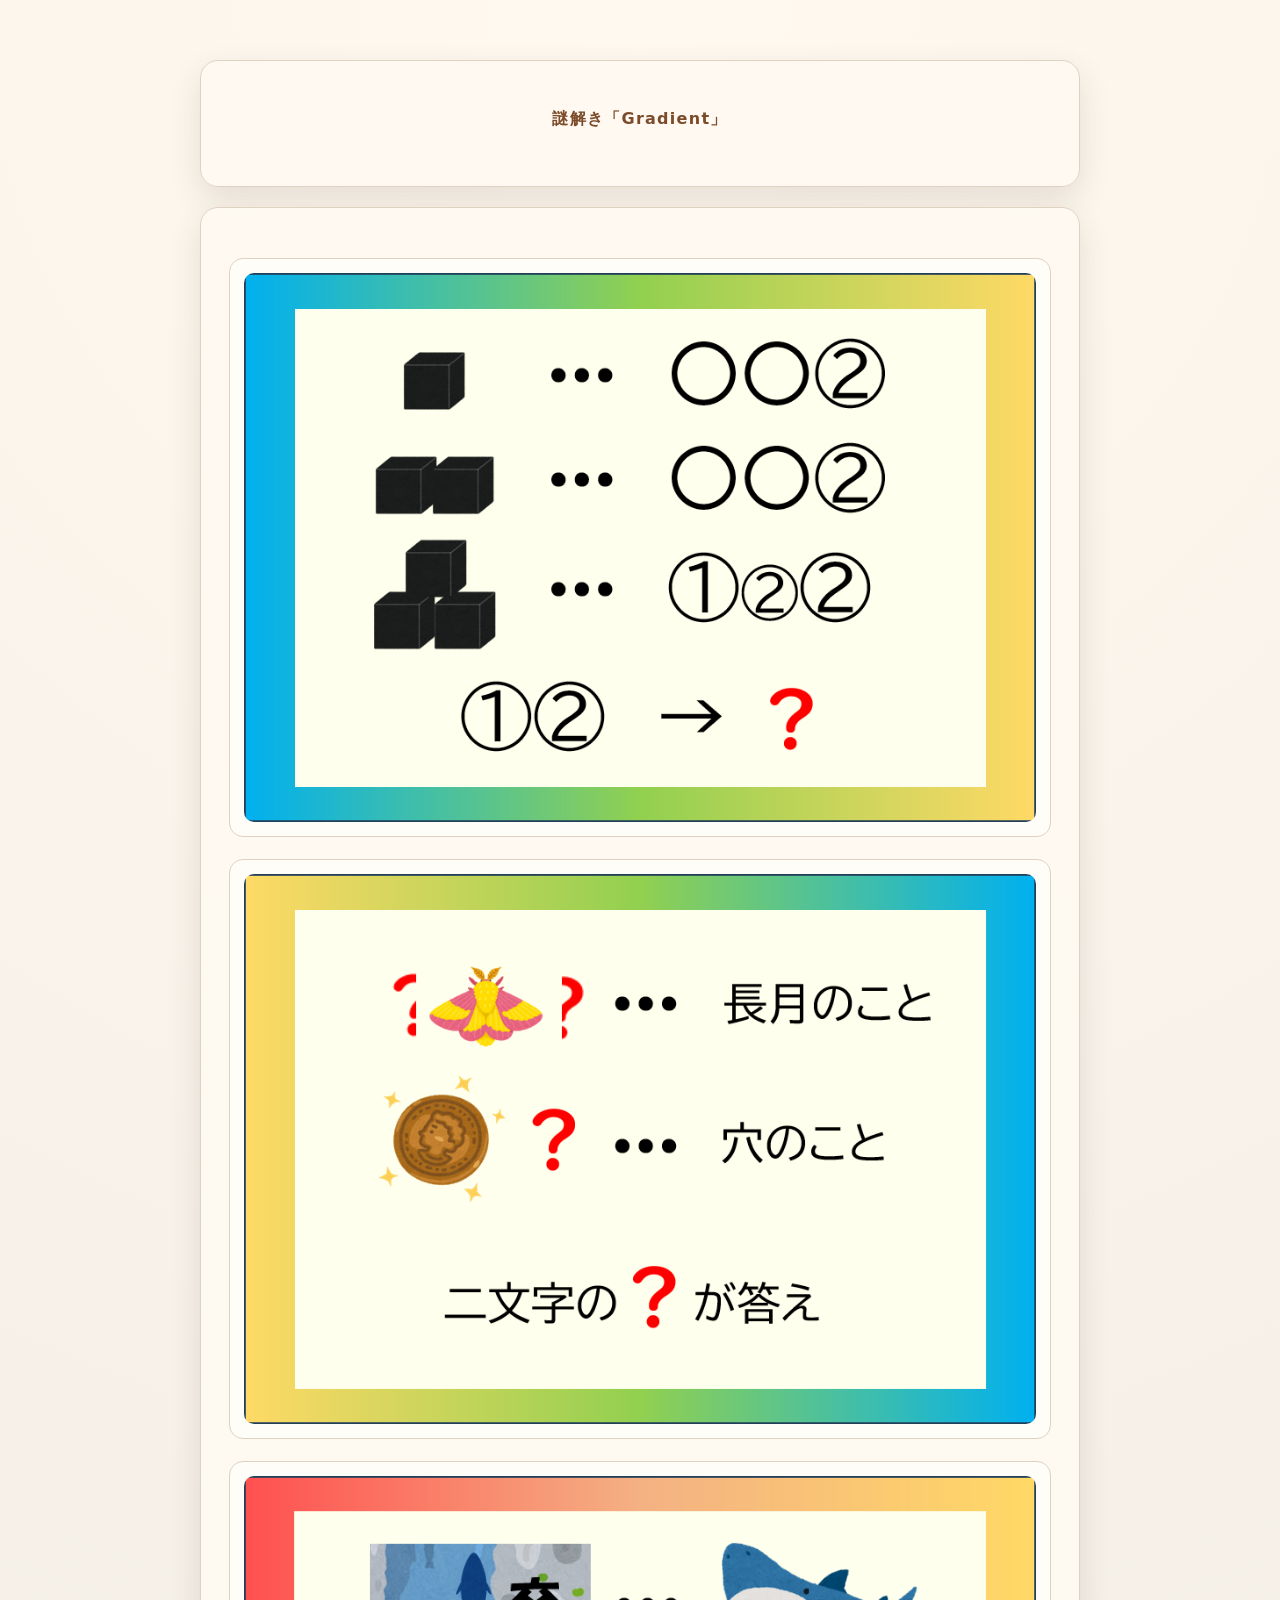
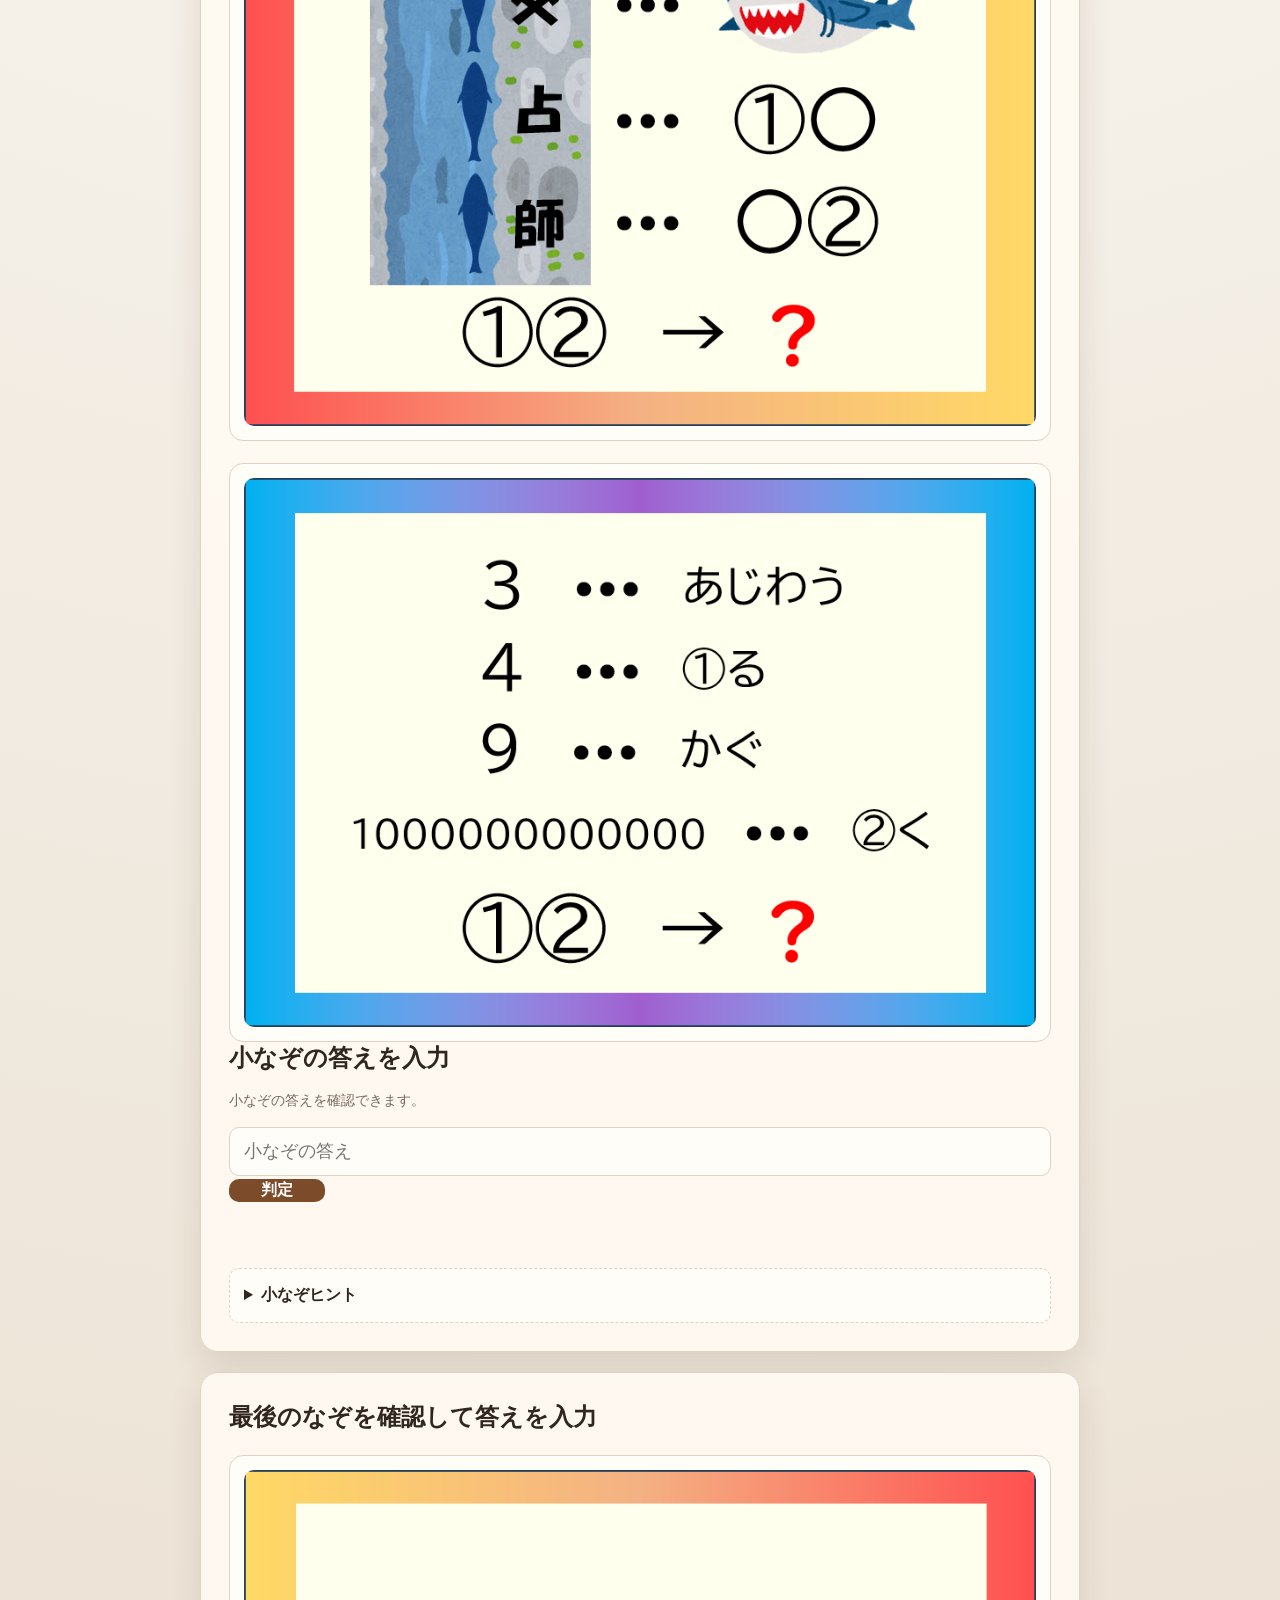
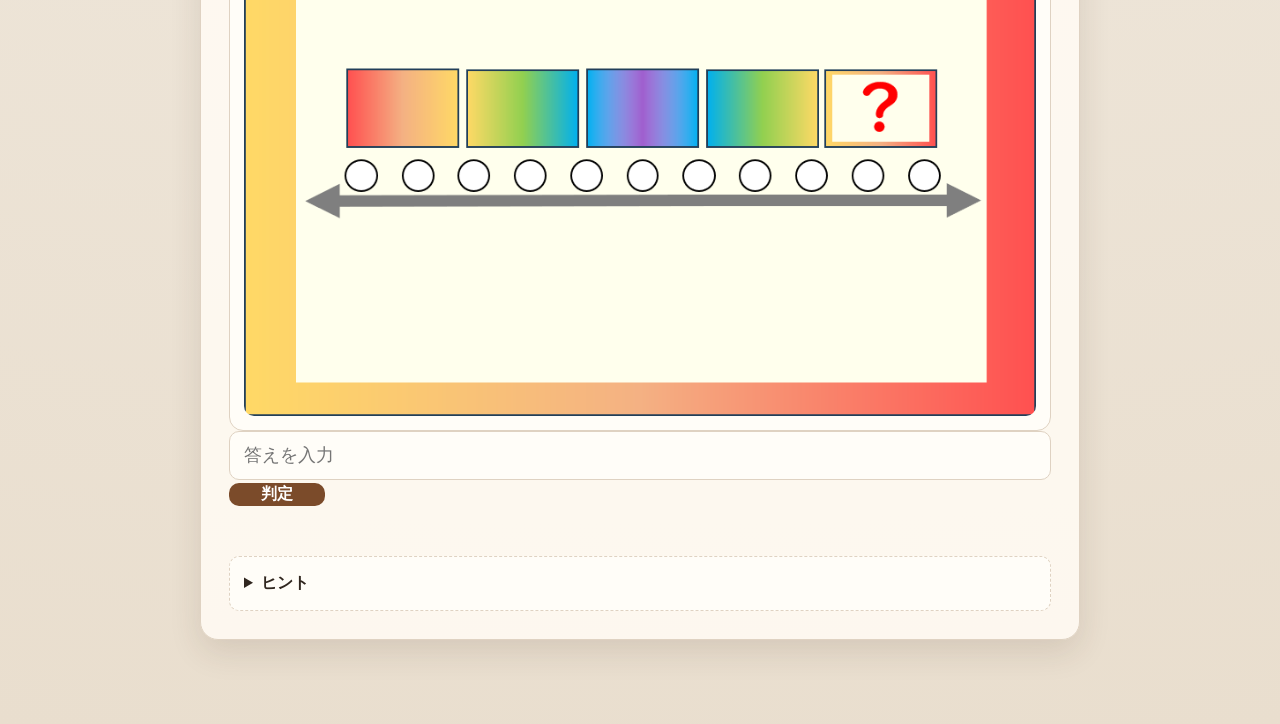
==== gradient/index.html @ d4296ffa "小謎画像追加 タイトル変更" ====
<!doctype html>
<html lang="ja">
<head>
  <meta charset="utf-8" />
  <meta name="viewport" content="width=device-width, initial-scale=1" />
  <title>Gradient</title>
  <link rel="stylesheet" href="style.css" />
</head>
<body>
  <main class="container">
    <section class="card hero">
      <p class="eyebrow">謎解き「Gradient」</p>
    </section>

    <section class="card" id="smallStage">
      <figure class="image-box">
        <img src="images/nazo1.png" alt="こなぞ1" onerror="this.closest('figure').classList.add('image-missing')" />
      </figure>
      <figure class="image-box">
        <img src="images/nazo2.png" alt="こなぞ2" onerror="this.closest('figure').classList.add('image-missing')" />
      </figure>
      <figure class="image-box">
        <img src="images/nazo3.png" alt="こなぞ3" onerror="this.closest('figure').classList.add('image-missing')" />
      </figure>
      <figure class="image-box">
        <img src="images/nazo4.png" alt="こなぞ4" onerror="this.closest('figure').classList.add('image-missing')" />
      </figure>
	  <h2>小なぞの答えを入力</h2>
	  <p class="note">小なぞの答えを確認できます。</p>

	  <div class="answer-box">
	    <input id="miniAnswer" type="text" placeholder="小なぞの答え" />
	    <button onclick="checkMiniAnswer()">判定</button>
	  </div>
	  <p id="miniResult" class="result"></p>
      <details class="hint">
        <summary>小なぞヒント</summary>
        <details class="hint">
        	<summary>ヒント:①</summary>
        	<p>数え方</p>
      	</details>
        <details class="hint">
        	<summary>ヒント:②</summary>
        	<p>長月は旧暦で「くがつ」、あなは「どうくつ」のこと</p>
      	</details>
        <details class="hint">
        	<summary>ヒント:③</summary>
        	<p>サメは漢字で書くと鮫。鮎と鰤の読み方は？検索してみてね。</p>
      	</details>
        <details class="hint">
        	<summary>ヒント:④</summary>
        	<p>味わう、嗅ぐはどちらとも五感にふくまれる。味覚は3、嗅覚は9。では4と兆は？</p>
      	</details>
      </details>
	</section>

    <section class="card" id="stage1">
      <h2>最後のなぞを確認して答えを入力</h2>
      <figure class="image-box">
        <img src="images/last.png" alt="最後のなぞ" onerror="this.closest('figure').classList.add('image-missing')" />
      </figure>
      <div class="answer-box">
        <input id="answer1" type="text" placeholder="答えを入力" />
        <button onclick="checkAnswer()">判定</button>
      </div>
      <div id="result1" class="result"></div>
      <details class="hint">
        <summary>ヒント</summary>
        <details class="hint">
        	<summary>ヒント:①</summary>
        	<p>なぞの枠の色がつながるように、順番にならべて今までの答えをかきだしてみよう</p>
      	</details>
        <details class="hint">
        	<summary>ヒント:②</summary>
        	<p>「ありくつみきみつ？」の順番になるはずだ。両矢印が何を表すかを考えてみよう。</p>
      	</details>
        <details class="hint">
        	<summary>ヒント:③</summary>
        	<p>次の場合も両矢印で示せる</p>
        	<p>しんぶんし</p>
        	<p>←ーーー→</p>
      	</details>
        <details class="hint">
        	<summary>答え</summary>
        	<p>答え全部で回文になっている。両矢印は回文を示唆しているため。回文にするために「ありくつみきみつ？」に入るものは「くりあ」</p>
      	</details>
      </details>
    </section>
  </main>

  <script src="script.js"></script>
</body>
</html>
---- gradient/style.css ----
:root {
  --bg: #f4efe7;
  --card: #fffaf2;
  --ink: #30261f;
  --muted: #76685f;
  --line: #dfd2c2;
  --accent: #7b4b2a;
  --accent-dark: #58351d;
  --ok: #176b45;
  --ng: #a23a30;
}

* { box-sizing: border-box; }

body {
  margin: 0;
  min-height: 100vh;
  background: radial-gradient(circle at top, #fff9ef 0%, var(--bg) 46%, #e9dece 100%);
  color: var(--ink);
  font-family: system-ui, -apple-system, BlinkMacSystemFont, "Hiragino Sans", "Yu Gothic", sans-serif;
  line-height: 1.8;
}

.container {
  width: min(880px, calc(100% - 32px));
  margin: 0 auto;
  padding: 40px 0 64px;
}

.card {
  background: rgba(255,250,242,0.92);
  border: 1px solid var(--line);
  border-radius: 18px;
  padding: 28px;
  margin: 20px 0;
  box-shadow: 0 12px 32px rgba(67, 45, 26, 0.12);
}

.hero {
  text-align: center;
  padding: 44px 28px;
}

.eyebrow {
  margin: 0 0 8px;
  color: var(--accent);
  font-weight: 700;
  letter-spacing: .08em;
}

h1, h2 {
  line-height: 1.35;
  margin: 0 0 14px;
}

h1 {
  font-size: clamp(32px, 8vw, 52px);
  letter-spacing: .08em;
}

h2 { font-size: 24px; }

.note, figcaption {
  color: var(--muted);
  font-size: 14px;
}

.answer-row {
  display: flex;
  gap: 10px;
  margin-top: 16px;
}

input {
  width: 100%;
  padding: 13px 14px;
  font-size: 18px;
  border: 1px solid var(--line);
  border-radius: 10px;
  background: #fffdf8;
}

button {
  min-width: 96px;
  border: none;
  border-radius: 10px;
  background: var(--accent);
  color: white;
  font-weight: 700;
  font-size: 16px;
  cursor: pointer;
}

button:hover { background: var(--accent-dark); }

.result {
  min-height: 1.8em;
  font-weight: 700;
}

.result.ok { color: var(--ok); }
.result.ng { color: var(--ng); }

.hint {
  margin-top: 18px;
  padding: 12px 14px;
  border: 1px dashed var(--line);
  border-radius: 10px;
  background: #fffdf8;
}

.hint summary { cursor: pointer; font-weight: 700; }

.message, .letter {
  background: #fffdf8;
  border-left: 5px solid var(--accent);
  padding: 18px 20px;
  border-radius: 10px;
}

.letter {
  font-family: "Yu Mincho", "Hiragino Mincho ProN", serif;
}

.signature { text-align: right; }

.image-box {
  margin: 22px 0 0;
  padding: 14px;
  border: 1px solid var(--line);
  border-radius: 14px;
  background: #fffdf8;
}

.image-box img {
  display: block;
  max-width: 100%;
  border-radius: 10px;
}

.image-missing::before {
  content: "画像未配置：images/letter_2008.jpg を追加してください";
  display: block;
  padding: 36px 16px;
  text-align: center;
  border: 1px dashed var(--line);
  border-radius: 10px;
  color: var(--muted);
}

.image-missing img { display: none; }

.hidden { display: none; }

@media (max-width: 640px) {
  .container { width: min(100% - 20px, 880px); padding-top: 18px; }
  .card { padding: 20px; border-radius: 14px; }
  .answer-row { flex-direction: column; }
  button { min-height: 48px; }
}

.small-grid {
  display: grid;
  grid-template-columns: repeat(2, minmax(0, 1fr));
  gap: 16px;
  margin: 18px 0;
}

.small-answer {
  padding: 14px;
  border: 1px solid var(--line);
  border-radius: 12px;
  background: #fffdf8;
}

.small-answer label {
  display: block;
  font-weight: 700;
  margin-bottom: 6px;
}

.end-title {
  text-align: center;
  margin: 28px 0 0;
  padding: 32px 20px;
  border-radius: 18px;
  background: rgba(255,250,242,0.94);
  border: 1px solid var(--line);
  box-shadow: 0 12px 32px rgba(67, 45, 26, 0.12);
  color: var(--accent-dark);
  font-weight: 800;
  letter-spacing: .08em;
}

.end-title p:first-child {
  font-size: clamp(32px, 8vw, 56px);
  margin: 0 0 8px;
}

.end-title p:last-child {
  margin: 0;
}

@media (max-width: 640px) {
  .small-grid { grid-template-columns: 1fr; }
}

.clear-box {
  margin-top: 24px;
  padding: 28px 20px;
  border: 2px solid #8b6f47;
  border-radius: 18px;
  background: linear-gradient(135deg, #fff8e8, #f1dfbd);
  text-align: center;
  box-shadow: 0 10px 24px rgba(80, 55, 25, 0.18);
}

.clear-title {
  font-size: 42px;
  font-weight: 800;
  letter-spacing: 0.14em;
  color: #6b4b24;
}

.clear-message {
  margin-top: 14px;
  font-size: 16px;
  line-height: 1.8;
  color: #4a3828;
}

.thanks {
  margin-top: 18px;
  font-size: 14px;
  letter-spacing: 0.18em;
  color: #9a7a45;
}
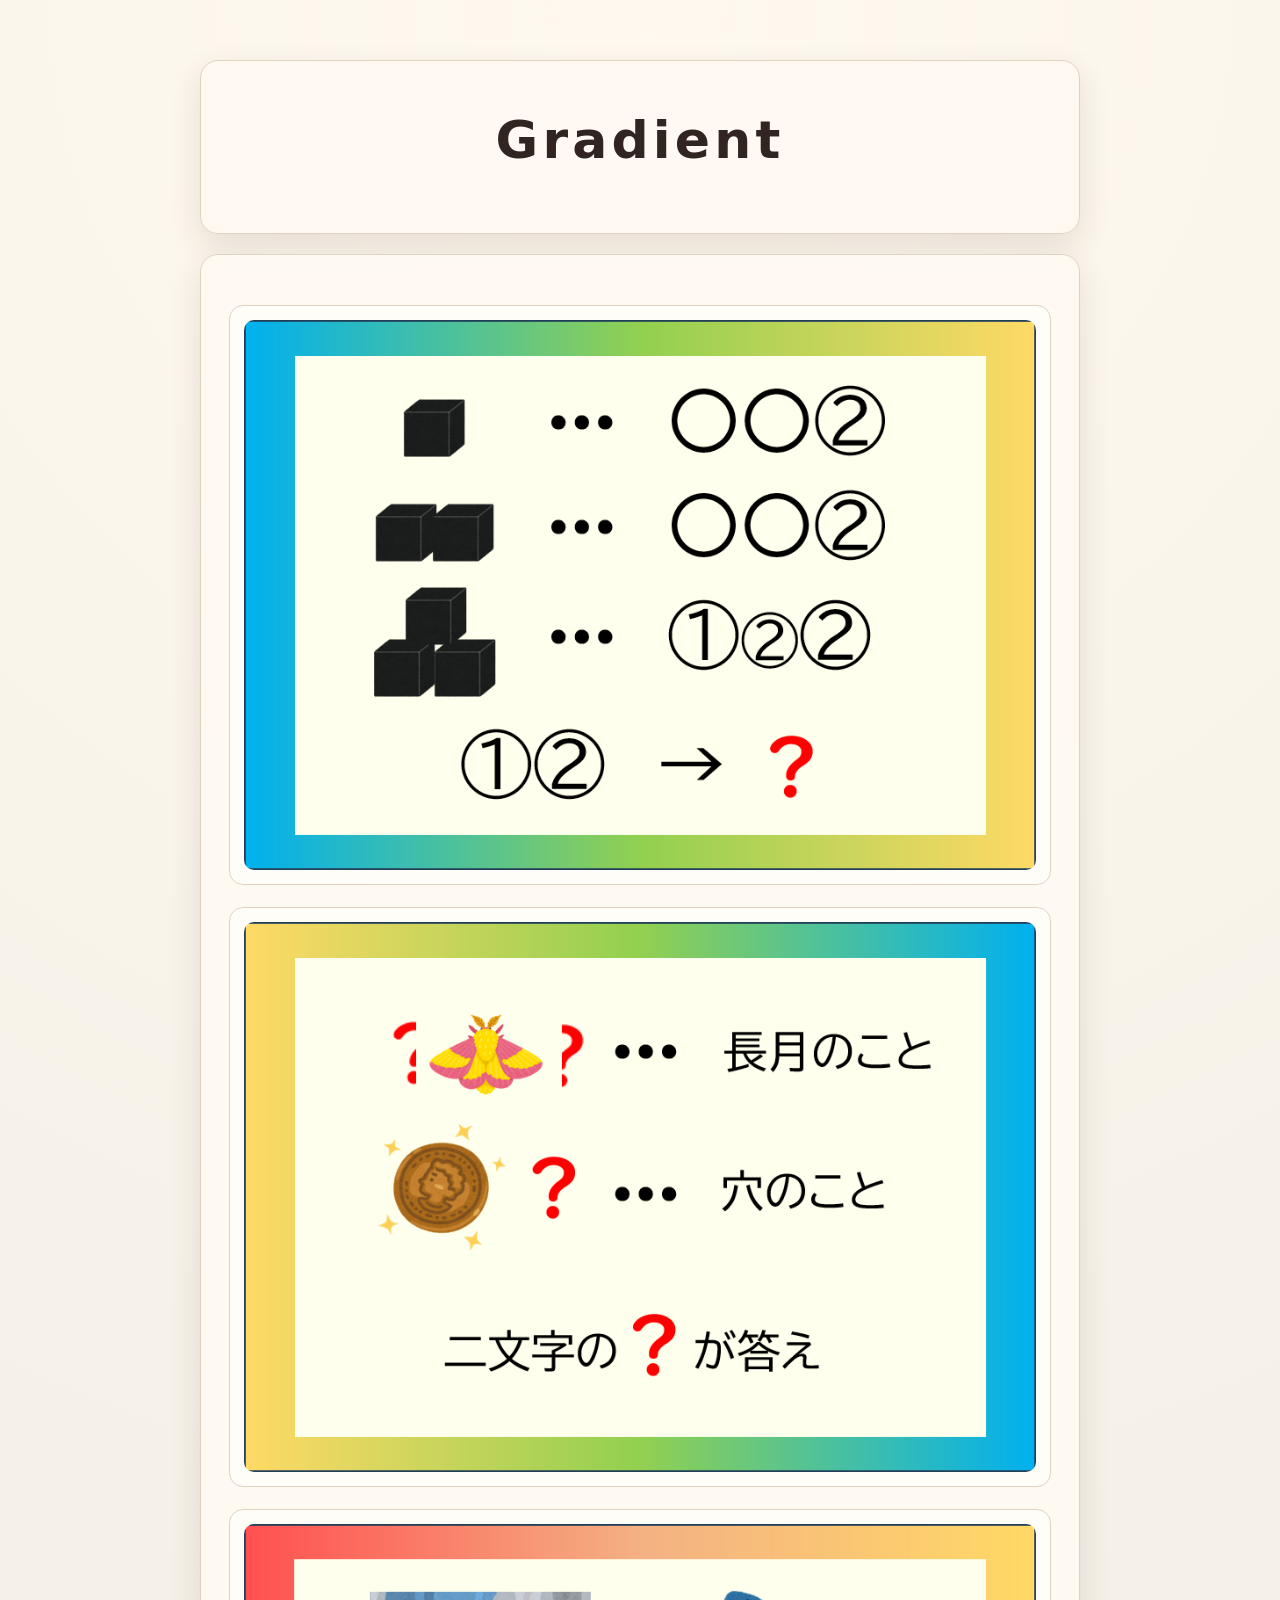
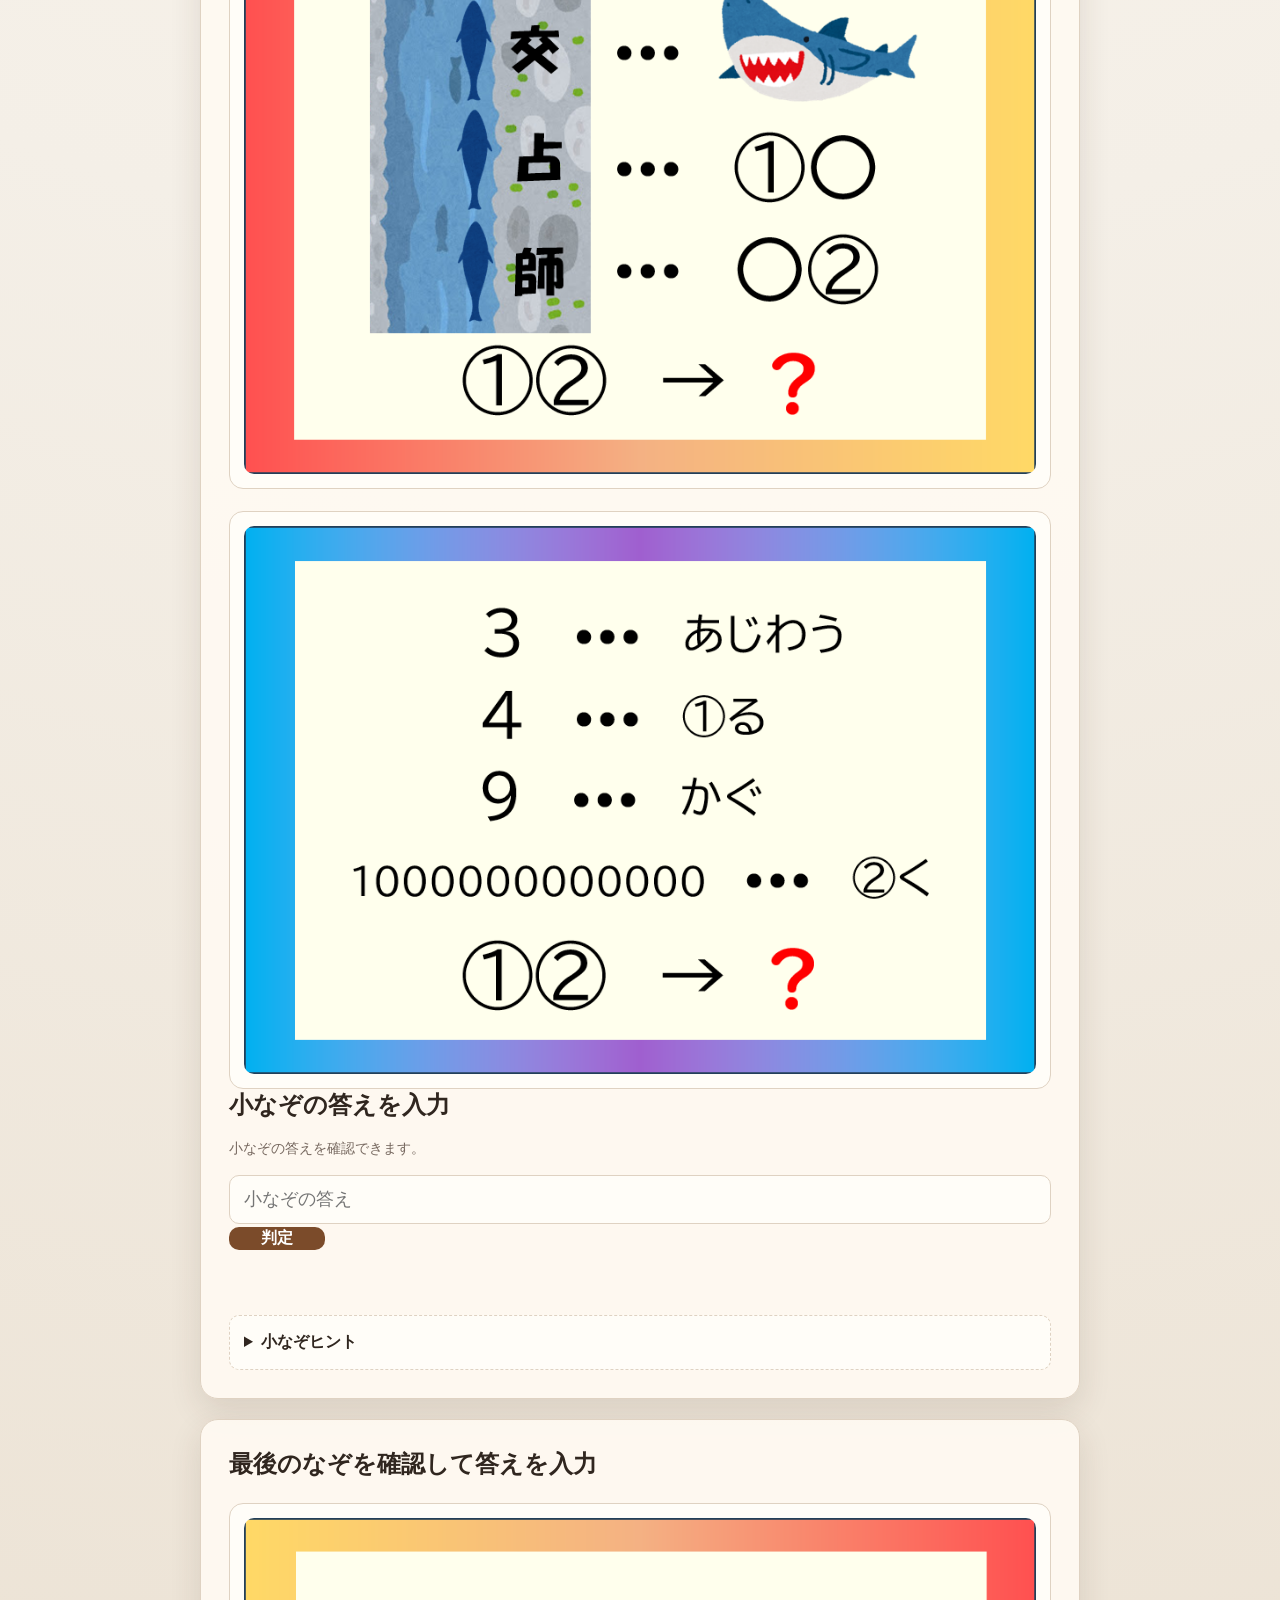
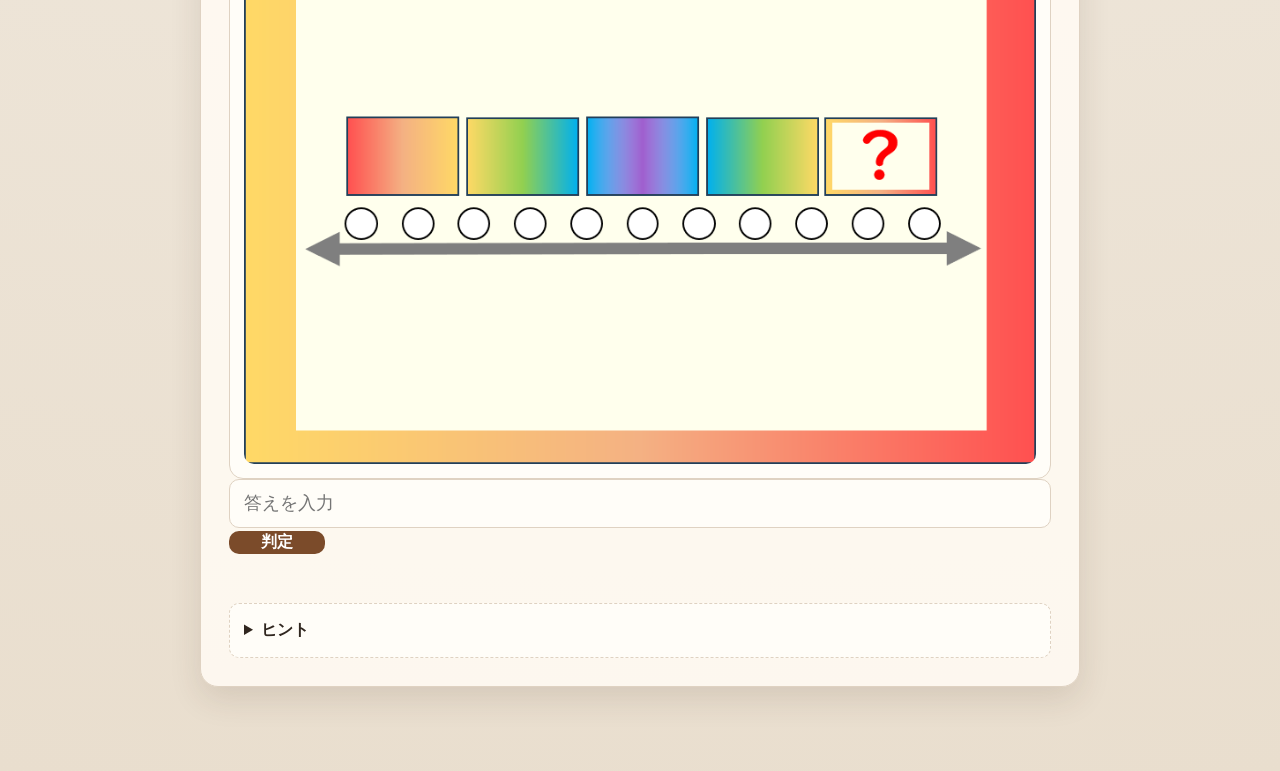
==== commit e93cdd3a: "タイトル表示修正" ====
--- a/gradient/index.html
+++ b/gradient/index.html
@@ -9,7 +9,7 @@
 <body>
   <main class="container">
     <section class="card hero">
-      <p class="eyebrow">謎解き「Gradient」</p>
+      <h1>Gradient</h1>
     </section>
 
     <section class="card" id="smallStage">
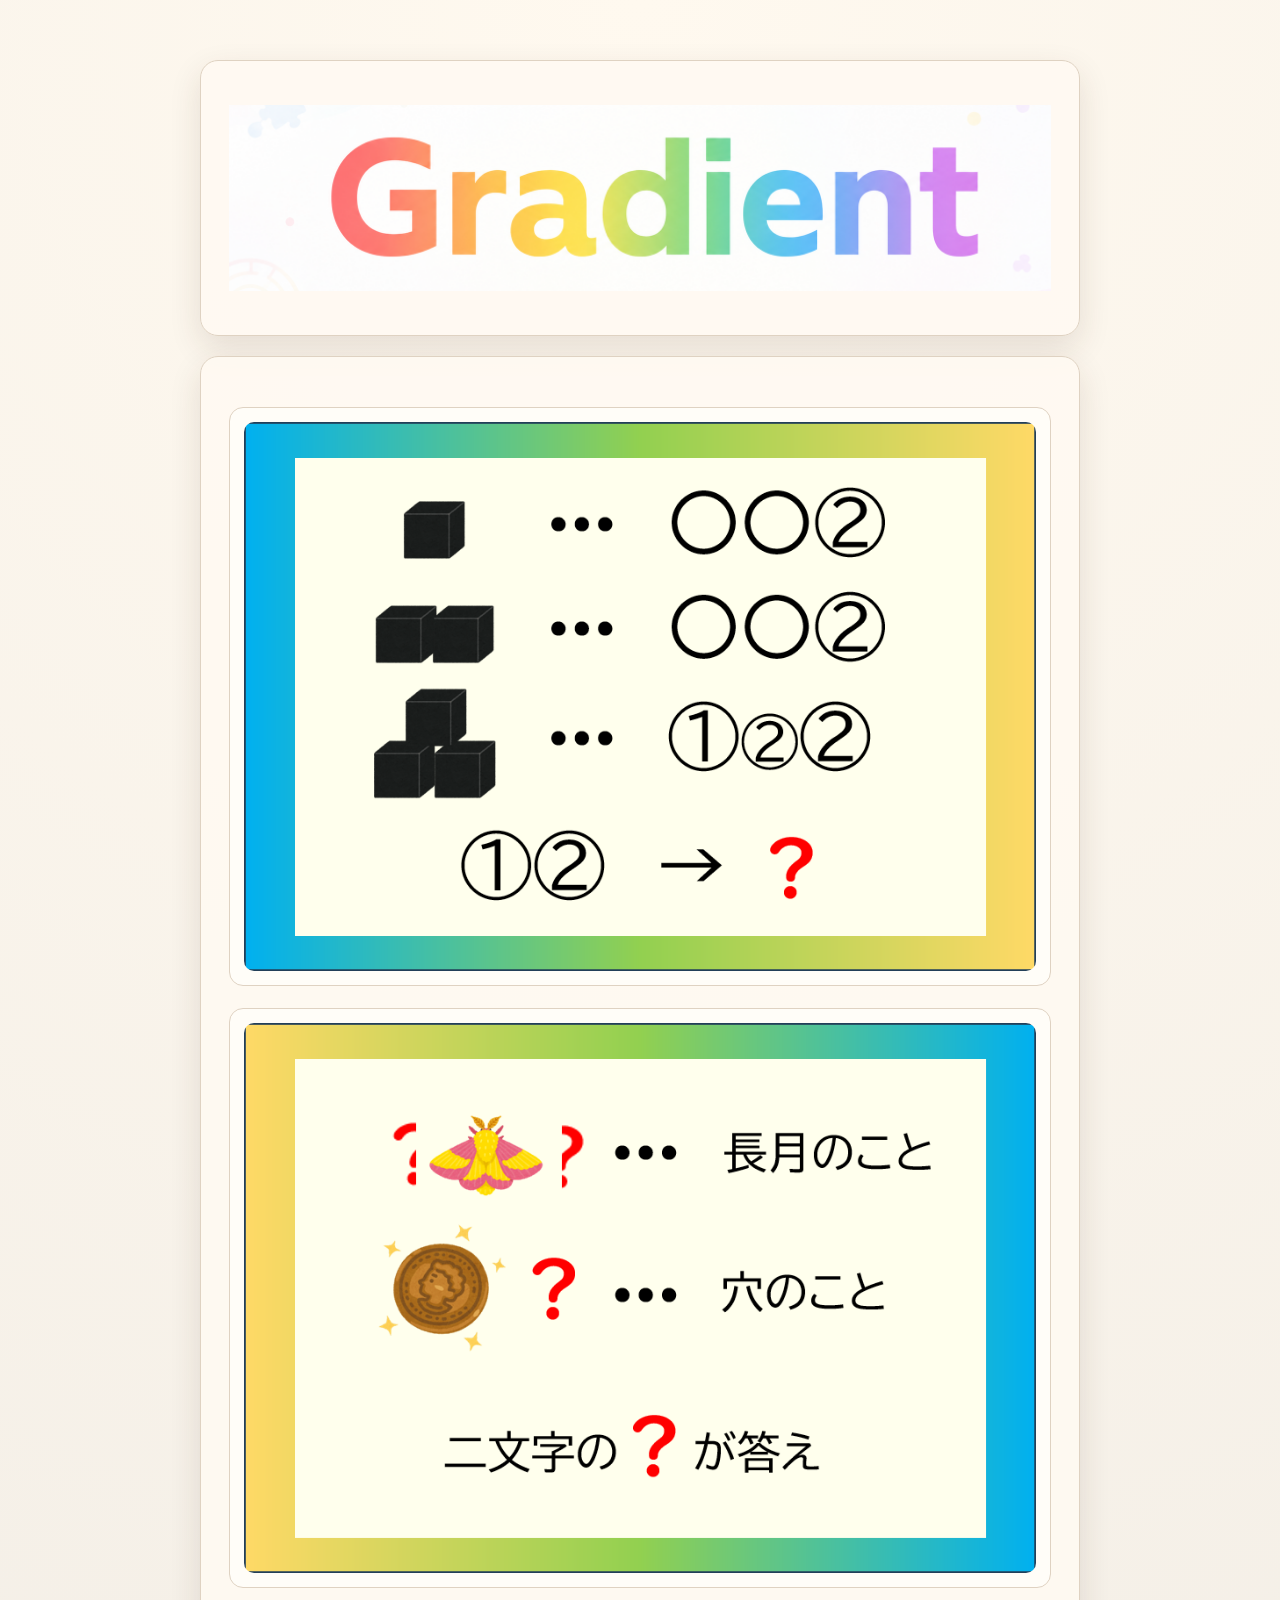
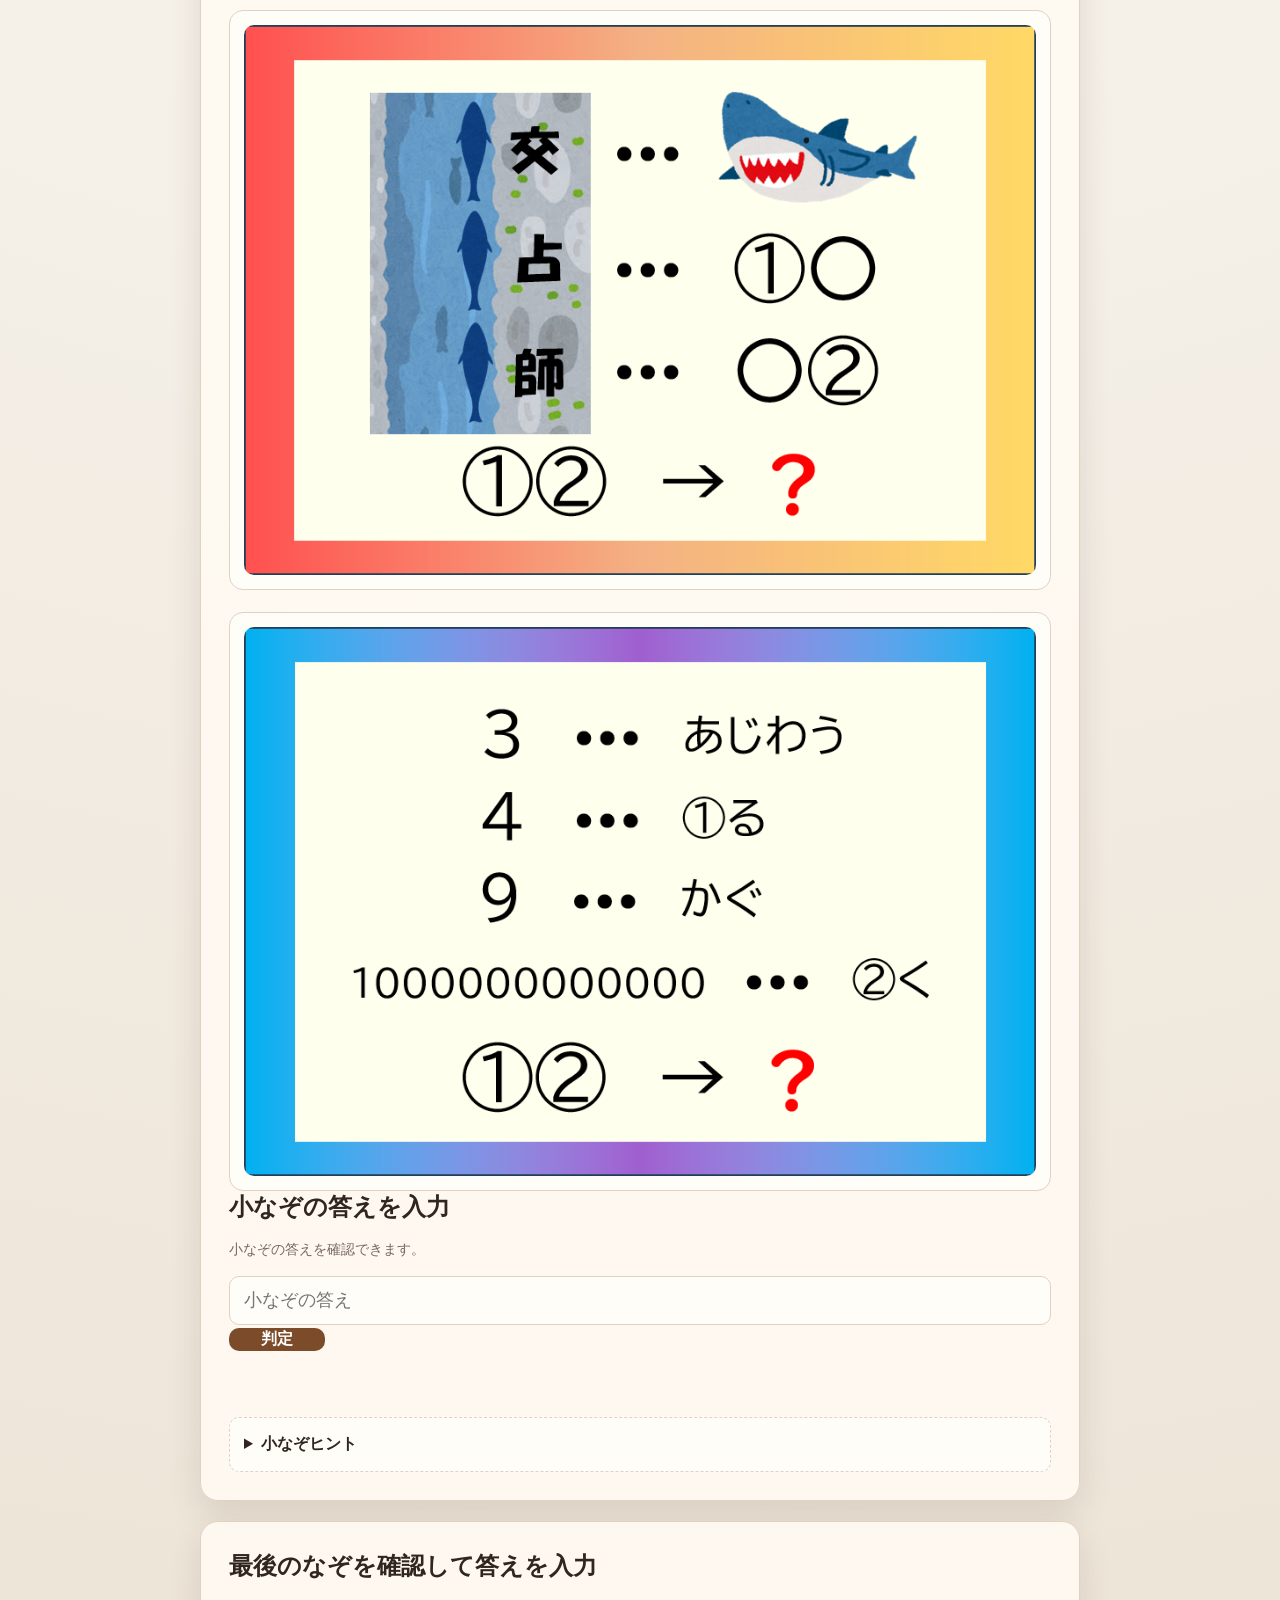
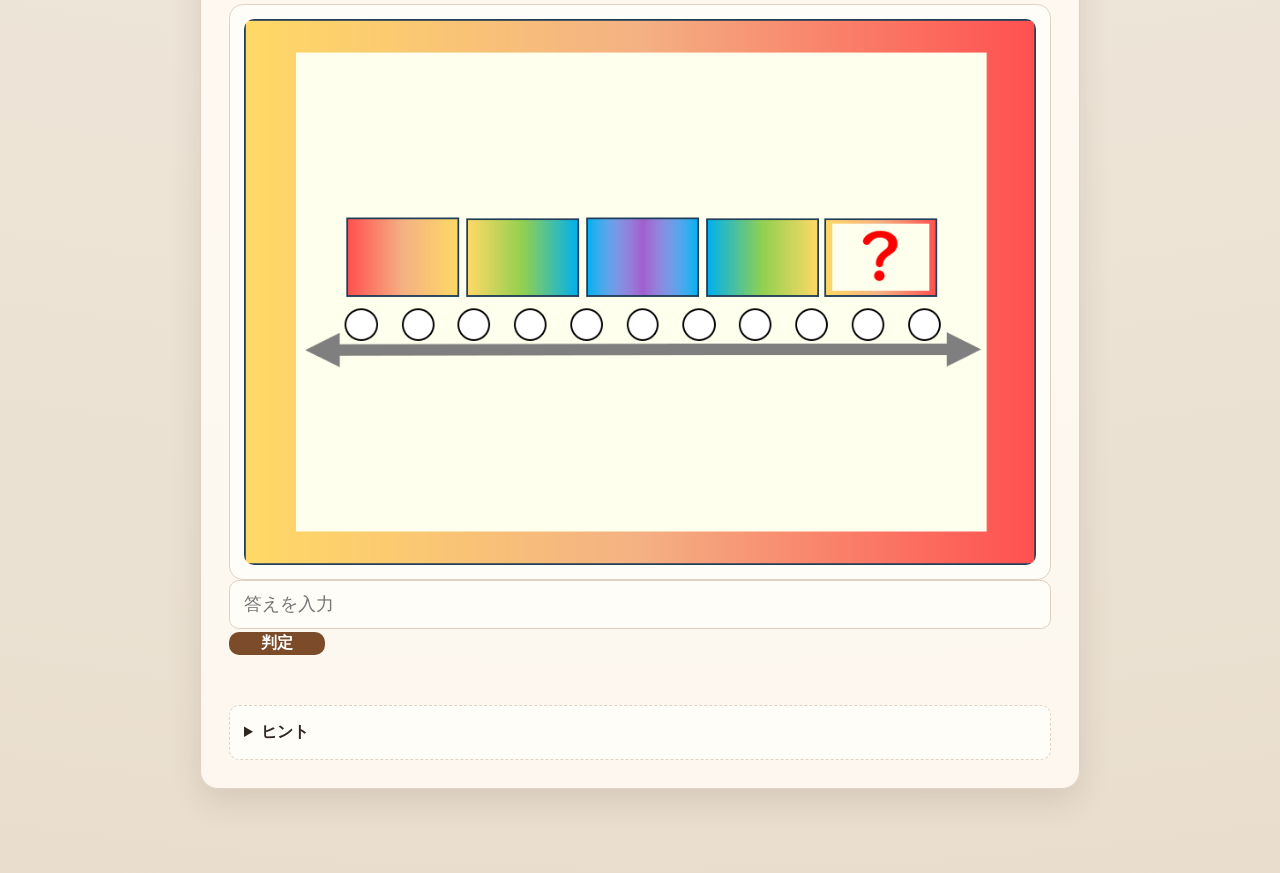
==== commit c1d4201e: "バナー追加" ====
--- a/gradient/index.html
+++ b/gradient/index.html
@@ -9,9 +9,12 @@
 <body>
   <main class="container">
     <section class="card hero">
-      <h1>Gradient</h1>
-    </section>
-
+	  <img
+	    src="images/banner.png"
+	    alt="Gradient"
+	    class="title-banner"
+	  >
+	</section>
     <section class="card" id="smallStage">
       <figure class="image-box">
         <img src="images/nazo1.png" alt="こなぞ1" onerror="this.closest('figure').classList.add('image-missing')" />
--- a/gradient/style.css
+++ b/gradient/style.css
@@ -234,4 +234,13 @@
   font-size: 14px;
   letter-spacing: 0.18em;
   color: #9a7a45;
+}
+.title-banner {
+  display: block;
+  width: 100%;
+  max-width: 900px;
+  height: auto;
+
+  margin: 0 auto;
+  object-fit: contain;
 }
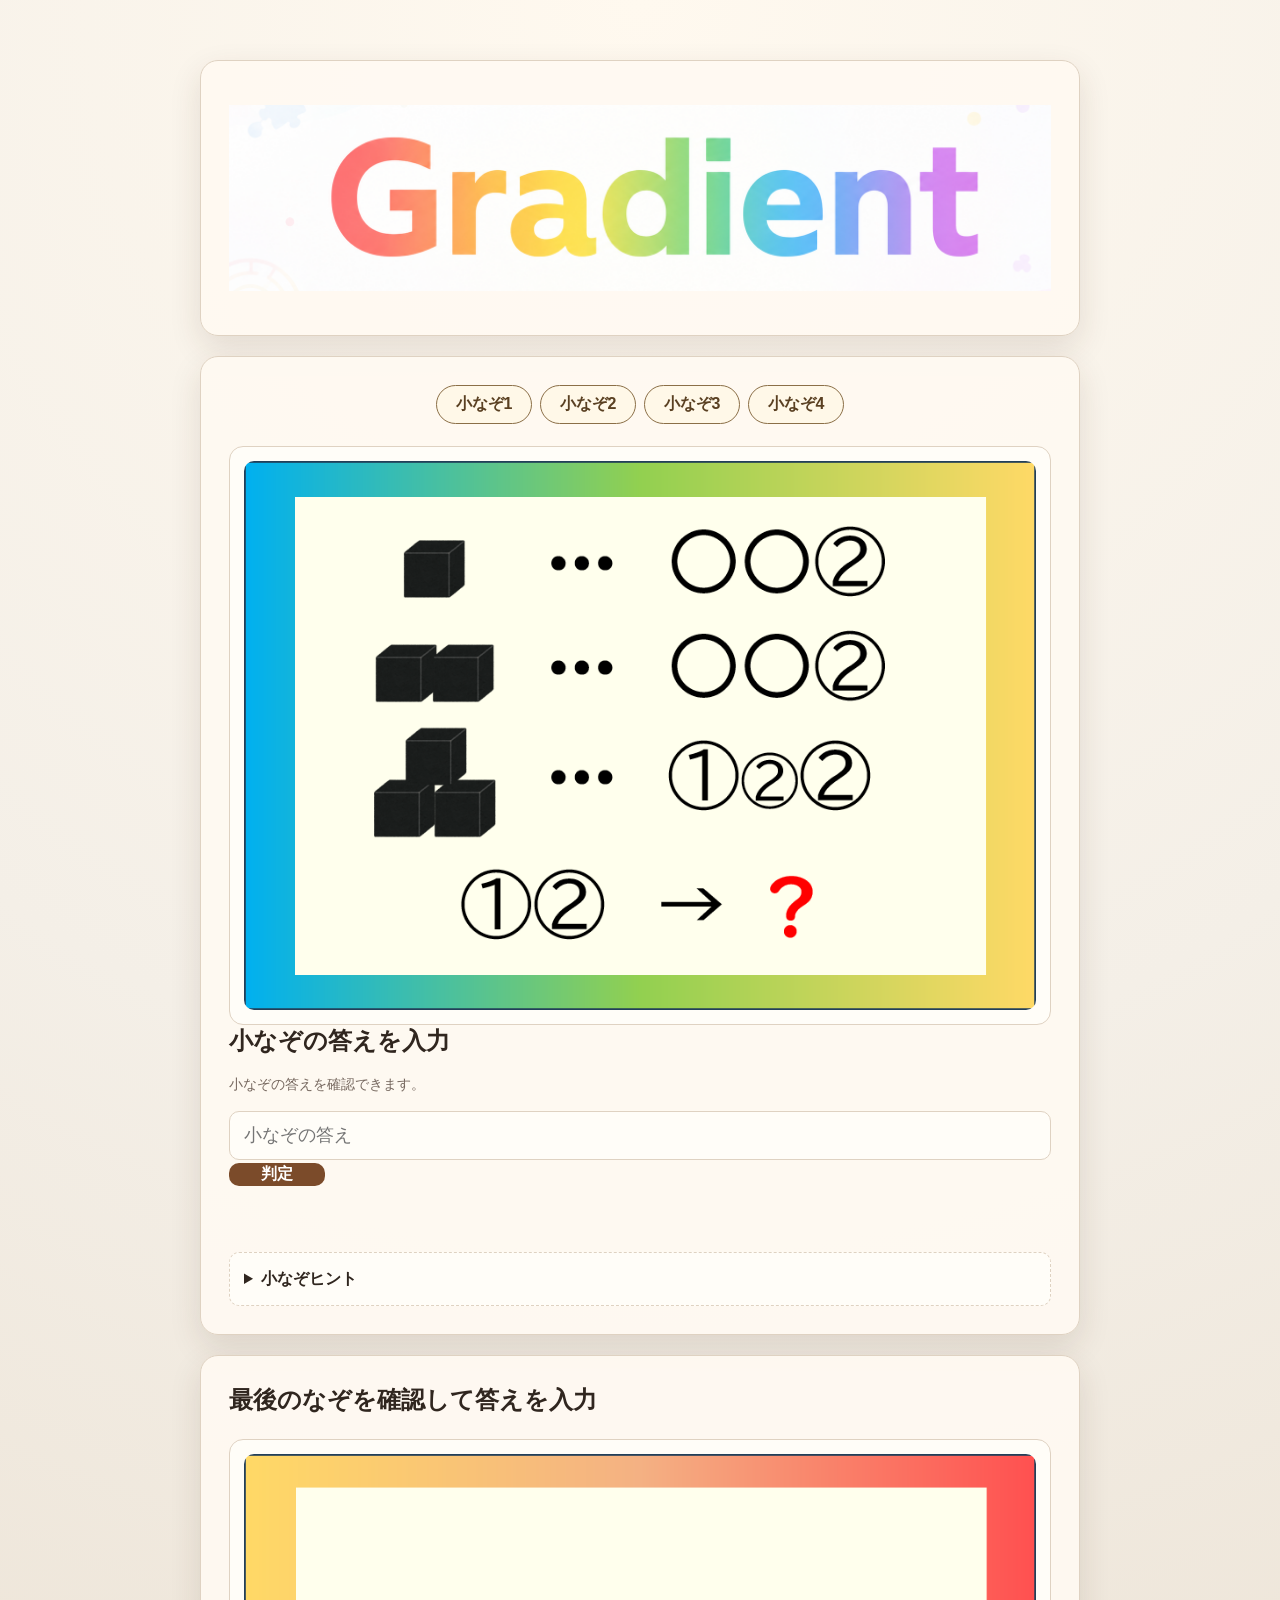
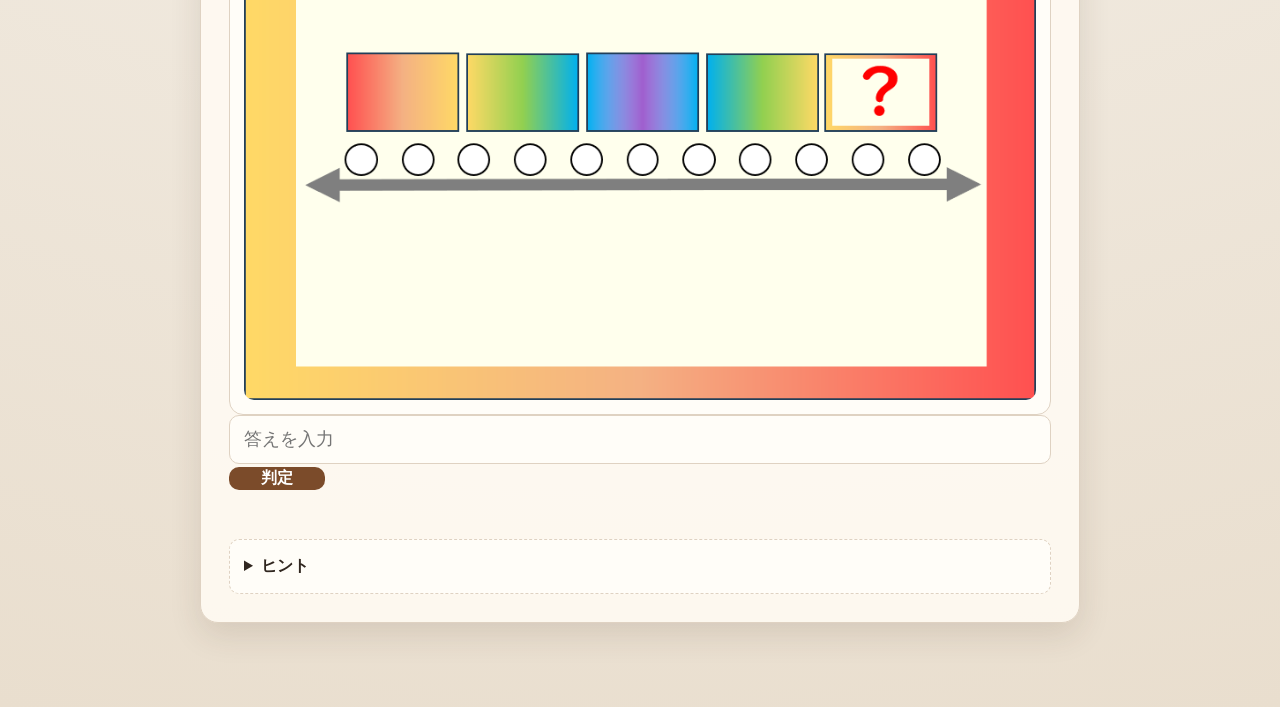
==== commit 8f42677c: "こなぞ切り替え" ====
--- a/gradient/index.html
+++ b/gradient/index.html
@@ -16,18 +16,23 @@
 	  >
 	</section>
     <section class="card" id="smallStage">
-      <figure class="image-box">
-        <img src="images/nazo1.png" alt="こなぞ1" onerror="this.closest('figure').classList.add('image-missing')" />
-      </figure>
-      <figure class="image-box">
-        <img src="images/nazo2.png" alt="こなぞ2" onerror="this.closest('figure').classList.add('image-missing')" />
-      </figure>
-      <figure class="image-box">
-        <img src="images/nazo3.png" alt="こなぞ3" onerror="this.closest('figure').classList.add('image-missing')" />
-      </figure>
-      <figure class="image-box">
-        <img src="images/nazo4.png" alt="こなぞ4" onerror="this.closest('figure').classList.add('image-missing')" />
-      </figure>
+      <div class="nazo-switcher">
+		  <div class="nazo-buttons">
+		    <button onclick="showNazo(1)">小なぞ1</button>
+		    <button onclick="showNazo(2)">小なぞ2</button>
+		    <button onclick="showNazo(3)">小なぞ3</button>
+		    <button onclick="showNazo(4)">小なぞ4</button>
+		  </div>
+
+		  <figure class="image-box">
+		    <img
+		      id="nazoImage"
+		      src="images/nazo1.png"
+		      alt="こなぞ1"
+		      onerror="this.closest('figure').classList.add('image-missing')"
+		    />
+		  </figure>
+		</div>
 	  <h2>小なぞの答えを入力</h2>
 	  <p class="note">小なぞの答えを確認できます。</p>
 
--- a/gradient/style.css
+++ b/gradient/style.css
@@ -243,4 +243,24 @@
 
   margin: 0 auto;
   object-fit: contain;
+}
+.nazo-buttons {
+  display: flex;
+  gap: 8px;
+  flex-wrap: wrap;
+  justify-content: center;
+  margin-bottom: 16px;
+}
+
+.nazo-buttons button {
+  padding: 8px 14px;
+  border-radius: 999px;
+  border: 1px solid #8b6f47;
+  background: #fff8e8;
+  color: #5a4022;
+  cursor: pointer;
+}
+
+.nazo-buttons button:hover {
+  background: #f1dfbd;
 }
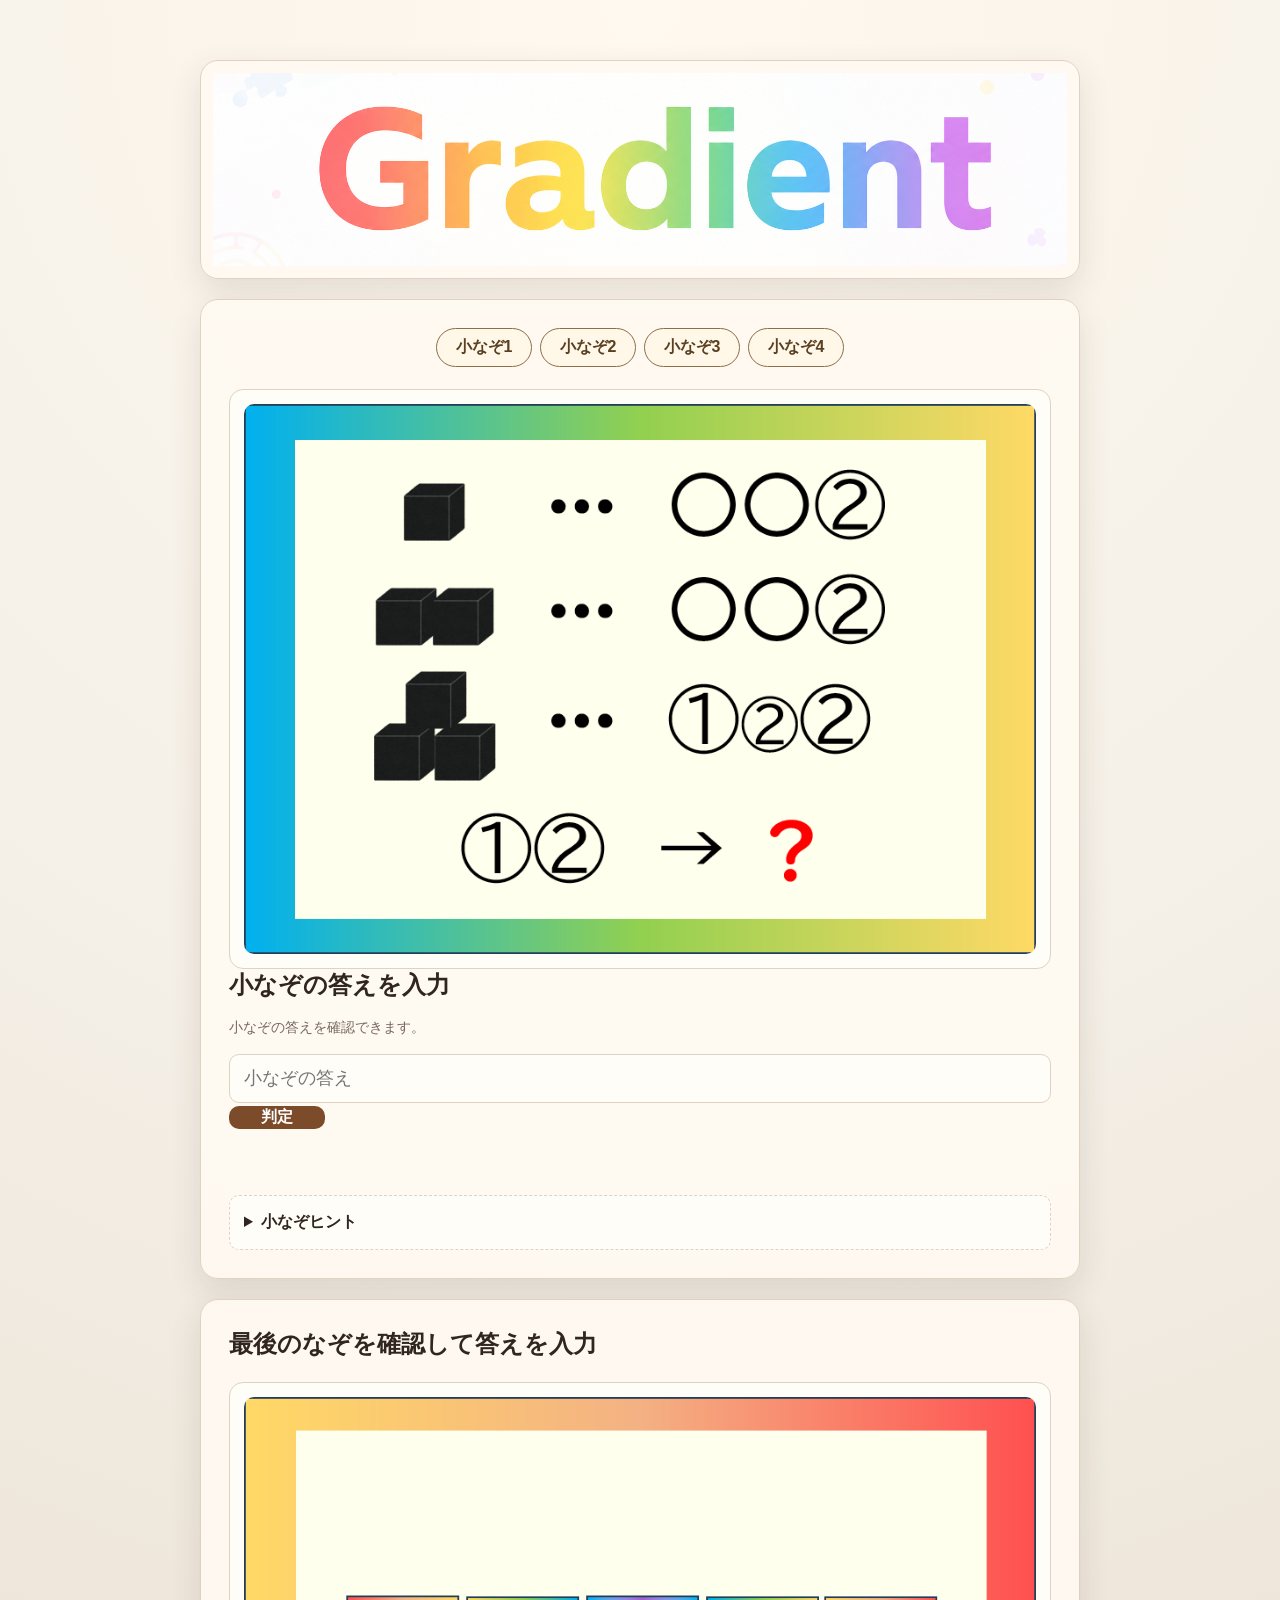
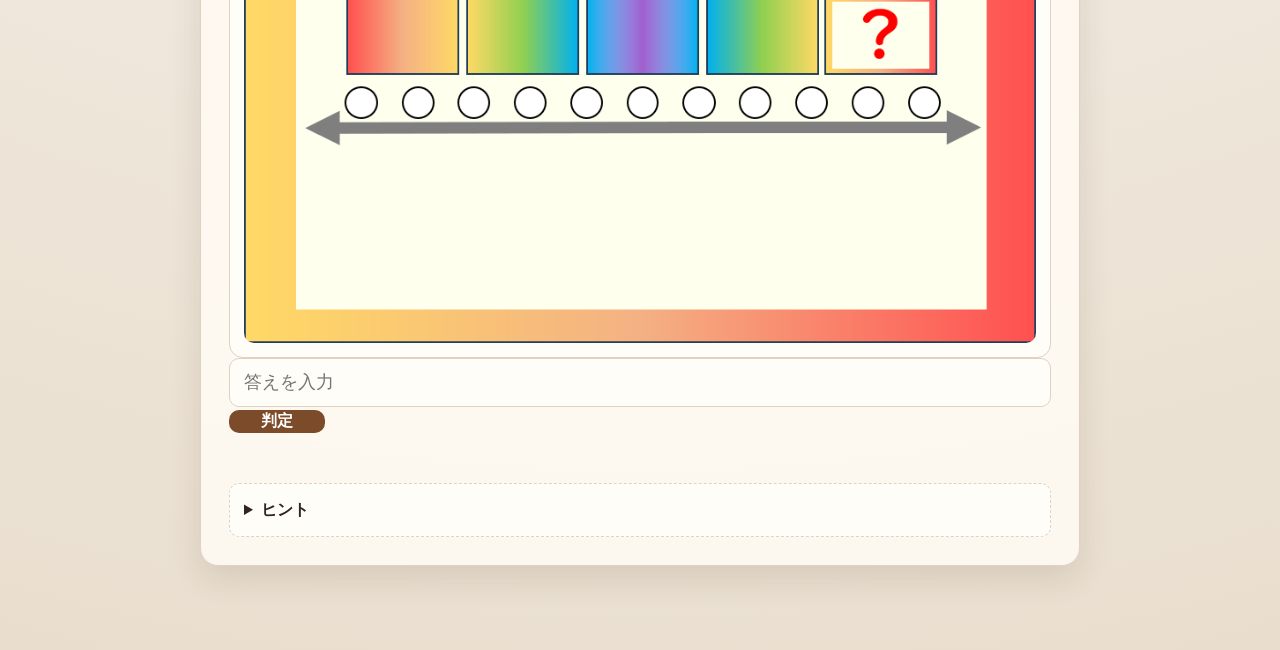
==== commit 22b2a45b: "微調整" ====
--- a/gradient/index.html
+++ b/gradient/index.html
@@ -18,10 +18,10 @@
     <section class="card" id="smallStage">
       <div class="nazo-switcher">
 		  <div class="nazo-buttons">
-		    <button onclick="showNazo(1)">小なぞ1</button>
-		    <button onclick="showNazo(2)">小なぞ2</button>
-		    <button onclick="showNazo(3)">小なぞ3</button>
-		    <button onclick="showNazo(4)">小なぞ4</button>
+		    <button type="button" onclick="showNazo(1)">小なぞ1</button>
+		    <button type="button" onclick="showNazo(2)">小なぞ2</button>
+		    <button type="button" onclick="showNazo(3)">小なぞ3</button>
+		    <button type="button" onclick="showNazo(4)">小なぞ4</button>
 		  </div>
 
 		  <figure class="image-box">
--- a/gradient/style.css
+++ b/gradient/style.css
@@ -37,8 +37,7 @@
 }
 
 .hero {
-  text-align: center;
-  padding: 44px 28px;
+  padding: 12px;
 }
 
 .eyebrow {
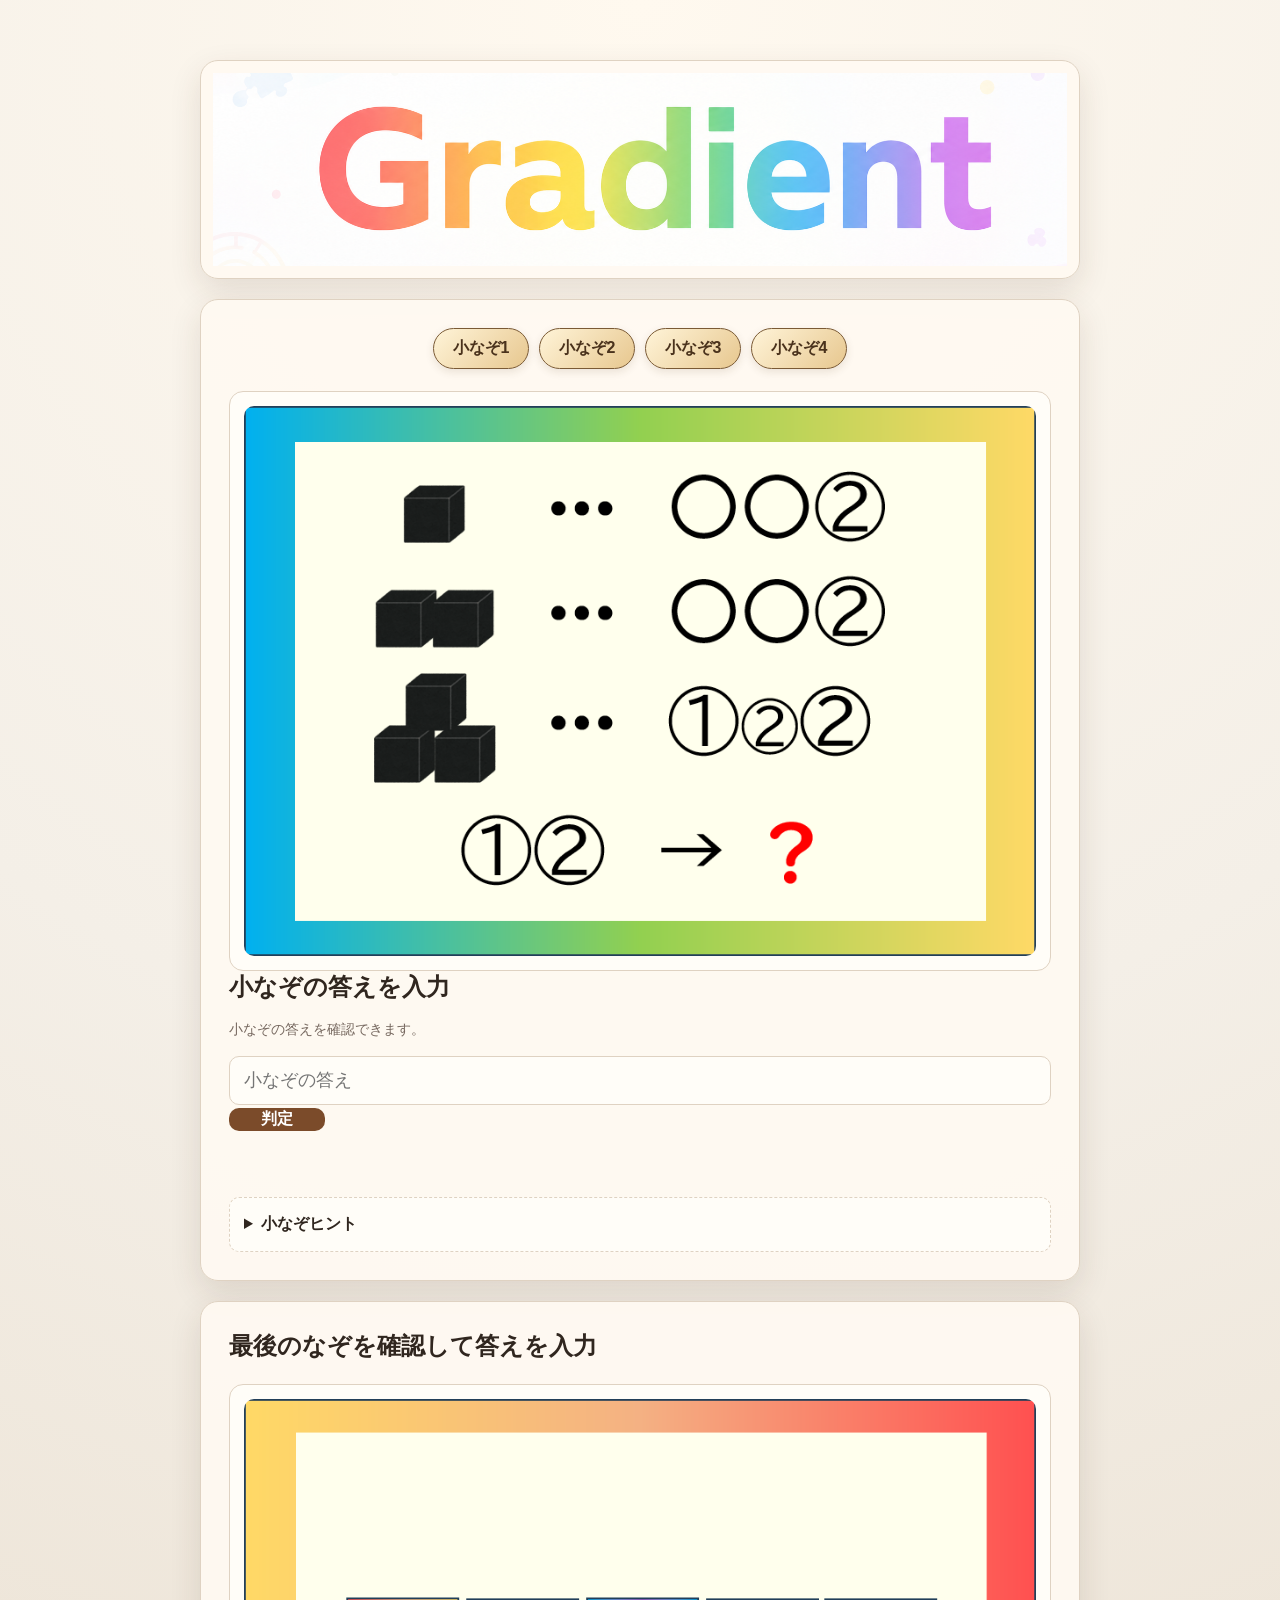
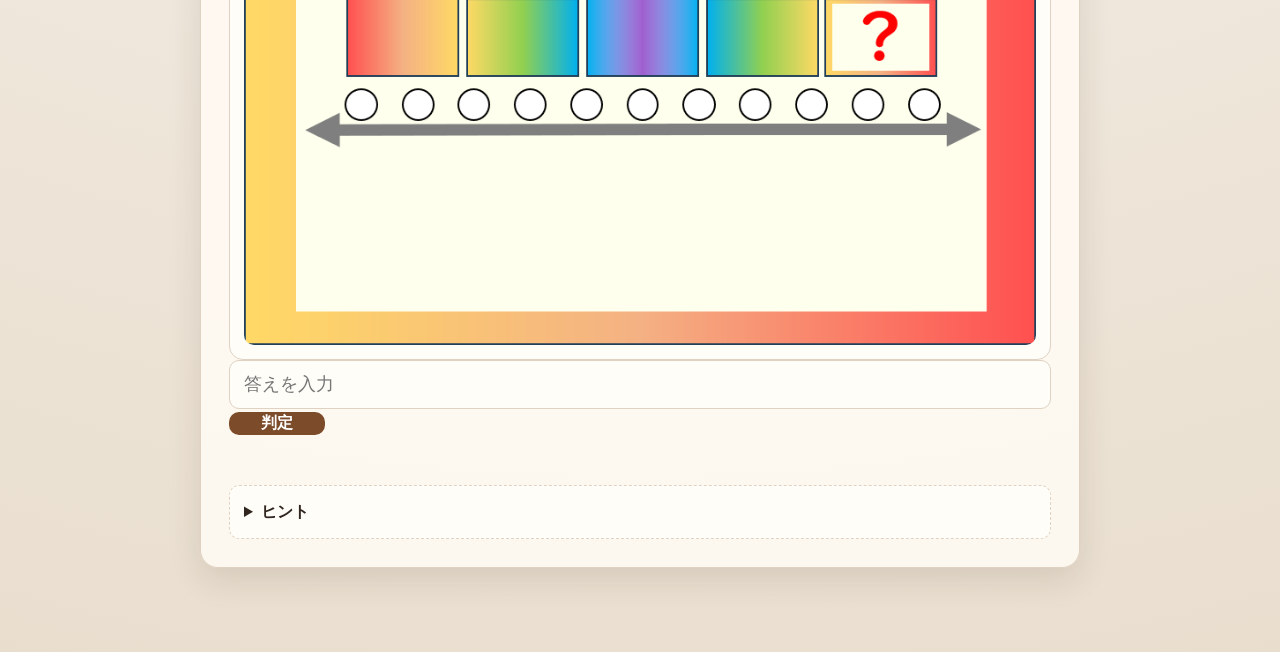
==== commit b5e422fb: "小謎ボタン調整" ====
--- a/gradient/index.html
+++ b/gradient/index.html
@@ -19,9 +19,9 @@
       <div class="nazo-switcher">
 		  <div class="nazo-buttons">
 		    <button type="button" onclick="showNazo(1)">小なぞ1</button>
-		    <button type="button" onclick="showNazo(2)">小なぞ2</button>
-		    <button type="button" onclick="showNazo(3)">小なぞ3</button>
-		    <button type="button" onclick="showNazo(4)">小なぞ4</button>
+			<button type="button" onclick="showNazo(2)">小なぞ2</button>
+			<button type="button" onclick="showNazo(3)">小なぞ3</button>
+			<button type="button" onclick="showNazo(4)">小なぞ4</button>
 		  </div>
 
 		  <figure class="image-box">
--- a/gradient/style.css
+++ b/gradient/style.css
@@ -245,21 +245,24 @@
 }
 .nazo-buttons {
   display: flex;
-  gap: 8px;
+  gap: 10px;
   flex-wrap: wrap;
   justify-content: center;
-  margin-bottom: 16px;
+  margin-bottom: 18px;
 }
 
 .nazo-buttons button {
-  padding: 8px 14px;
+  padding: 9px 16px;
   border-radius: 999px;
-  border: 1px solid #8b6f47;
-  background: #fff8e8;
-  color: #5a4022;
+  border: 1px solid #7a5a35;
+  background: linear-gradient(135deg, #fff4d8, #e7c78f);
+  color: #4a321c;
+  font-weight: 700;
   cursor: pointer;
+  box-shadow: 0 3px 8px rgba(80, 55, 25, 0.12);
 }
 
 .nazo-buttons button:hover {
-  background: #f1dfbd;
+  background: linear-gradient(135deg, #ffe6a8, #dcae63);
+  transform: translateY(-1px);
 }
